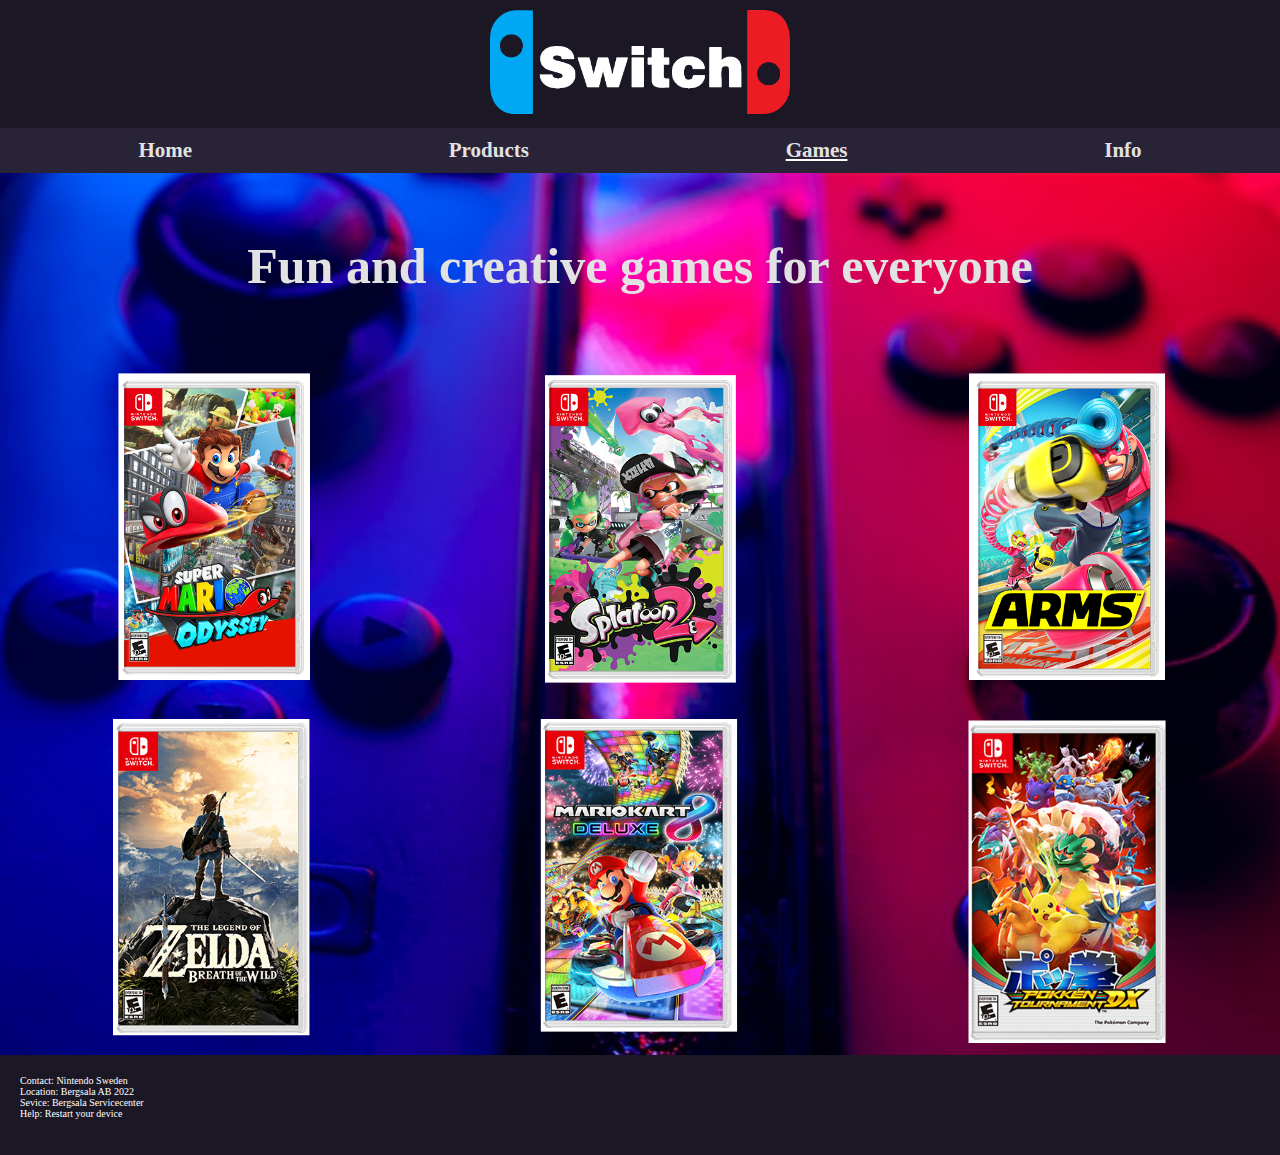
==== games.html @ 6389ce5b "first commit" ====
<!DOCTYPE html>
<html lang="en">

<head>
    <meta charset="UTF-8">
    <meta http-equiv="X-UA-Compatible" content="IE=edge">
    <meta name="viewport" content="width=1, initial-scale=1.0">
    <title>Home</title>

    <!--link rel="stylesheet" href="./style.css" -->
    <link rel="stylesheet" href="style2.css">

</head>

<body>
    <header>
        <img class="imgLogo" src="./nintendo-switch-logo.png" alt="Switch logo" width="300">
    </header>

    <nav>
        <div>
            <a href="index.html">
                <h2>
                    Home
                </h2>
            </a>
        </div>
        <div>
            <a href="products.html">
                <h2>
                    Products
                </h2>
            </a>
        </div>
        <div>
            <a class="navSelect" href="games.html">
                <h2>
                    Games
                </h2>
            </a>
        </div>
        <div>
            <a href="info.html">
                <h2>
                    Info
                </h2>
            </a>
        </div>
    </nav>

    <main>
        <h3>Fun and creative games for everyone</h3>
        <div class="gamesGrid">
            <div>
                <img class="imgModes" src="./odyssse.png" alt="TV-Mode" width="200">
            </div>
            <div>
                <img class="imgModes" src="./Splatoon.png" alt="TV-Mode" width="200">
            </div>
            <div>
                <img class="imgModes" src="./Arms.png" alt="TV-Mode" width="200">
            </div>
            <div>
                <img class="imgModes" src="./Link.png" alt="TV-Mode" width="200">
            </div>
            <div>
                <img class="imgModes" src="./MCart.png" alt="TV-Mode" width="200">
            </div>
            <div>
                <img class="imgModes" src="./pokemon.png" alt="TV-Mode" width="200">
            </div>
        </div>
    </main>

    </h3>

    <footer>
        Contact: Nintendo Sweden<br>
        Location: Bergsala AB 2022<br>
        Sevice: Bergsala Servicecenter<br>
        Help: Restart your device
    </footer>
</body>

</html>
---- style2.css ----
* {
    margin: 0;
    padding: 5;
    color: rgb(226, 226, 226);
}

body {
    display: grid;
    min-height: 100vh;
    grid-template-rows: auto auto 1fr 100px;
}

header {
    text-align: center;
    padding: 10px;
    background-color: rgb(27, 23, 37);
}

nav {
    display: grid;
    grid-auto-flow: column;
    place-items: center;
    background-color: rgb(41, 35, 56);
    padding: 10px 10px;
}

.navSelect {
    text-decoration: underline;
    text-decoration-color: white;
}

.navSelect:hover {
    text-decoration-color: red;
}

main {
    text-align: center;
    background-image: url("./pablo-arenas-0Q-Hj4pi2tk-unsplash.jpg");
    background-size: fit;
    background-size: 200%;
    background-position: 50% 70%;
}

footer {
    background-color: rgb(27, 23, 37);
    color: white;
    font-size: 10px;
    padding: 20px;

}

a {
    text-decoration: none;
    color: rgb(226, 226, 226);
}

h1 {
    size: 60px;
}

h2:hover {
    transform: scale(0.9);
    color: red;
}

h2 {
    text-align: center;
    font-size: 21px;
    text-decoration: none;
}

h3 {
    text-align: center;
    font-size: 50px;
    text-decoration: none;
    padding: 5% 0%;
}

h4 {
    text-align: left;
    font-size: 150%;
    text-decoration: none;
    padding: 0% 5%;
}

h5 {
    text-align: left;
    font-size: 250%;
    text-decoration: none;
    padding: 0% 5%;
}

.productGrid {
    display: grid;

    grid-template-rows: 1fr 1fr 1fr;
}

.gamesGrid {
    display: grid;
    grid-template-columns: 1fr 1fr 1fr;
    grid-template-rows: 1fr 1fr;
}

.imgModes {
    padding: 3% 3% 1%;
}
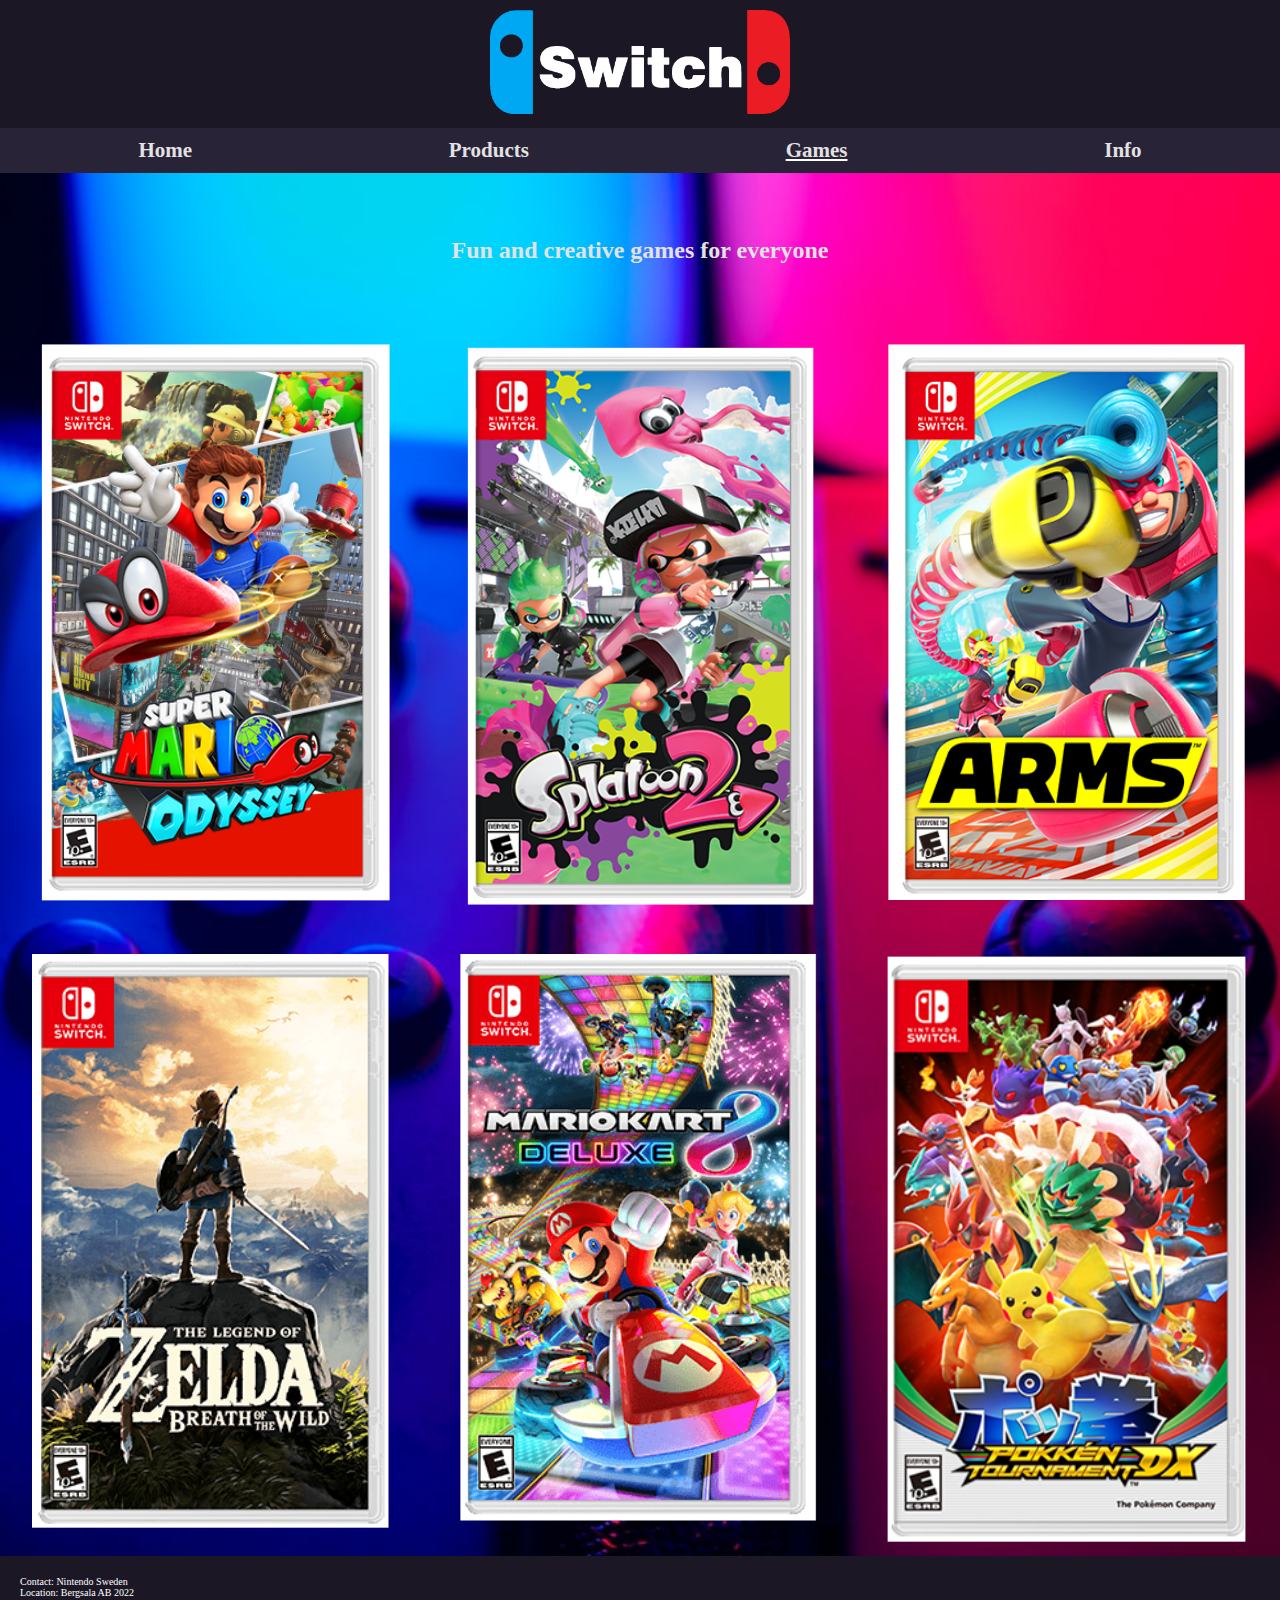
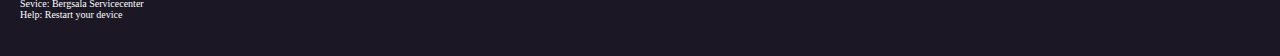
==== commit c9e91a3d: "hello" ====
--- a/games.html
+++ b/games.html
@@ -52,22 +52,22 @@
         <h3>Fun and creative games for everyone</h3>
         <div class="gamesGrid">
             <div>
-                <img class="imgModes" src="./odyssse.png" alt="TV-Mode" width="200">
+                <img class="gamesImgMode" src="./odyssse.png" alt="TV-Mode" width="200">
             </div>
             <div>
-                <img class="imgModes" src="./Splatoon.png" alt="TV-Mode" width="200">
+                <img class="gamesImgMode" src="./Splatoon.png" alt="TV-Mode" width="200">
             </div>
             <div>
-                <img class="imgModes" src="./Arms.png" alt="TV-Mode" width="200">
+                <img class="gamesImgMode" src="./Arms.png" alt="TV-Mode" width="200">
             </div>
             <div>
-                <img class="imgModes" src="./Link.png" alt="TV-Mode" width="200">
+                <img class="gamesImgMode" src="./Link.png" alt="TV-Mode" width="200">
             </div>
             <div>
-                <img class="imgModes" src="./MCart.png" alt="TV-Mode" width="200">
+                <img class="gamesImgMode" src="./MCart.png" alt="TV-Mode" width="200">
             </div>
             <div>
-                <img class="imgModes" src="./pokemon.png" alt="TV-Mode" width="200">
+                <img class="gamesImgMode" src="./pokemon.png" alt="TV-Mode" width="200">
             </div>
         </div>
     </main>
--- a/style2.css
+++ b/style2.css
@@ -55,7 +55,7 @@
 }
 
 h1 {
-    size: 60px;
+    font-size: 400%;
 }
 
 h2:hover {
@@ -71,7 +71,7 @@
 
 h3 {
     text-align: center;
-    font-size: 50px;
+    font-size: 150%;
     text-decoration: none;
     padding: 5% 0%;
 }
@@ -92,7 +92,7 @@
 
 .productGrid {
     display: grid;
-
+    grid-template-columns: 1fr 1fr;
     grid-template-rows: 1fr 1fr 1fr;
 }
 
@@ -102,6 +102,16 @@
     grid-template-rows: 1fr 1fr;
 }
 
-.imgModes {
+.productImgMode {
     padding: 3% 3% 1%;
+    margin: 0%;
+    width: 60%;
+    height: auto;
+}
+
+.gamesImgMode {
+    padding: 3% 3% 1%;
+    margin: 0%;
+    width: 85%;
+    height: auto;
 }